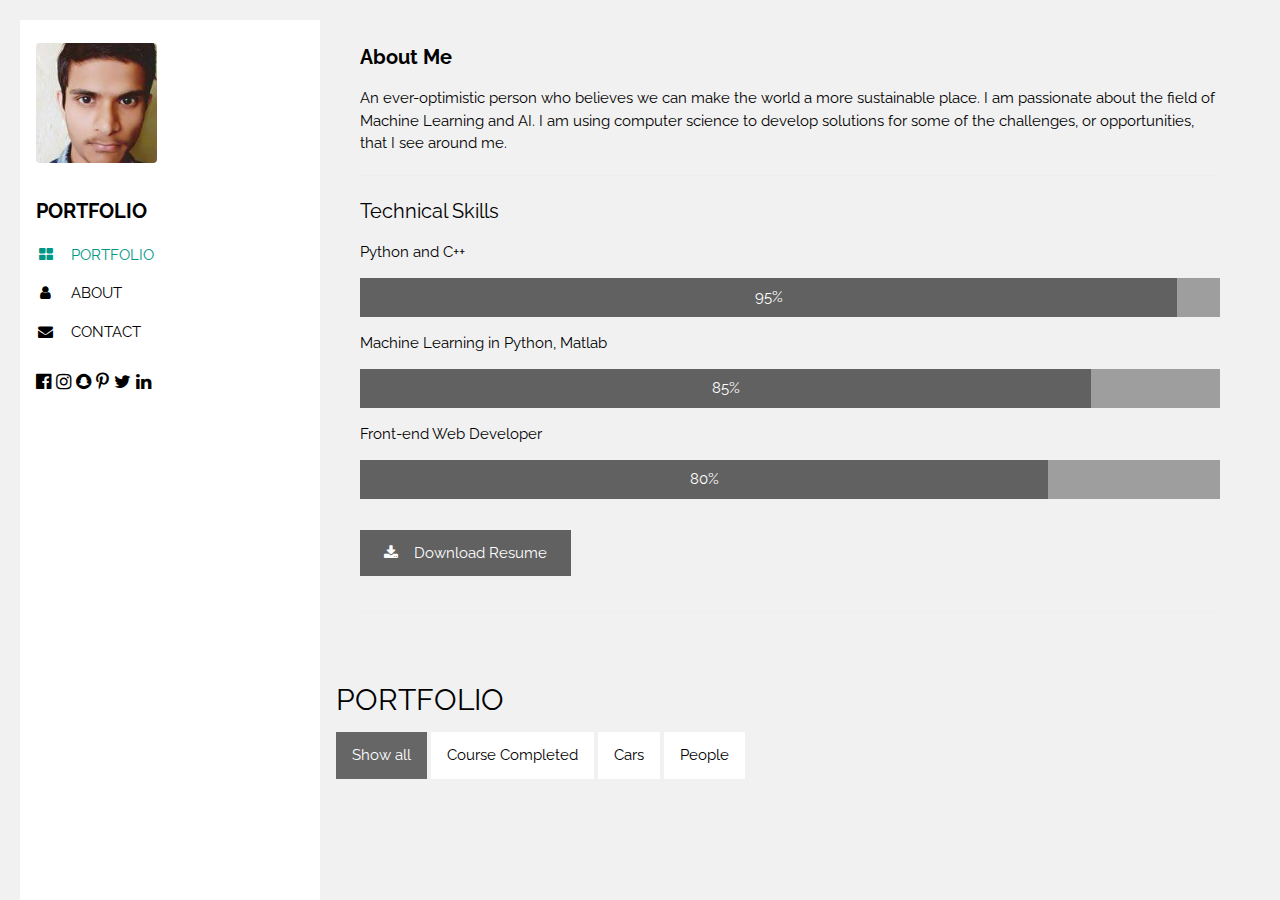
==== index.html @ 4fefc69f "w" ====
<!DOCTYPE html>
<html>
<title>SATYAM MISHRA</title>
<meta charset="UTF-8">
<meta name="viewport" content="width=device-width, initial-scale=1">
<link rel="stylesheet" href="https://www.w3schools.com/w3css/4/w3.css">
<link rel="stylesheet" href="https://fonts.googleapis.com/css?family=Raleway">
<link rel="stylesheet" href="https://cdnjs.cloudflare.com/ajax/libs/font-awesome/4.7.0/css/font-awesome.min.css">




<!---->
<link rel="stylesheet" type="text/css" href="port.css">
<script type="text/javascript">
  filterSelection("all") // Execute the function and show all columns
function filterSelection(c) {
  var x, i;
  x = document.getElementsByClassName("column");
  if (c == "all") c = "";
  // Add the "show" class (display:block) to the filtered elements, and remove the "show" class from the elements that are not selected
  for (i = 0; i < x.length; i++) {
    w3RemoveClass(x[i], "show");
    if (x[i].className.indexOf(c) > -1) w3AddClass(x[i], "show");
  }
}

// Show filtered elements
function w3AddClass(element, name) {
  var i, arr1, arr2;
  arr1 = element.className.split(" ");
  arr2 = name.split(" ");
  for (i = 0; i < arr2.length; i++) {
    if (arr1.indexOf(arr2[i]) == -1) {
      element.className += " " + arr2[i];
    }
  }
}

// Hide elements that are not selected
function w3RemoveClass(element, name) {
  var i, arr1, arr2;
  arr1 = element.className.split(" ");
  arr2 = name.split(" ");
  for (i = 0; i < arr2.length; i++) {
    while (arr1.indexOf(arr2[i]) > -1) {
      arr1.splice(arr1.indexOf(arr2[i]), 1); 
    }
  }
  element.className = arr1.join(" ");
}

// Add active class to the current button (highlight it)
var btnContainer = document.getElementById("myBtnContainer");
var btns = btnContainer.getElementsByClassName("btn");
for (var i = 0; i < btns.length; i++) {
  btns[i].addEventListener("click", function(){
    var current = document.getElementsByClassName("active");
    current[0].className = current[0].className.replace(" active", "");
    this.className += " active";
  });
}
</script>
<!---->
<style>
body,h1,h2,h3,h4,h5,h6 {font-family: "Raleway", sans-serif}
</style>
<body class="w3-light-grey w3-content" style="max-width:1600px">
   

<!-- Sidebar/menu -->
<nav class="w3-sidebar w3-collapse w3-white w3-animate-left" style="z-index:3;width:300px;" id="mySidebar"><br>
  <div class="w3-container">
    <a href="#" onclick="w3_close()" class="w3-hide-large w3-right w3-jumbo w3-padding w3-hover-grey" title="close menu">
      <i class="fa fa-remove"></i>
    </a>
    <img src="SAT.jpg" style="width:45%;" class="w3-round"><br><br>
    <h4><b>PORTFOLIO</b></h4>
  </div>
  <div class="w3-bar-block">
    <a href="#portfolio" onclick="w3_close()" class="w3-bar-item w3-button w3-padding w3-text-teal"><i class="fa fa-th-large fa-fw w3-margin-right"></i>PORTFOLIO</a> 
    <a href="#about" onclick="w3_close()" class="w3-bar-item w3-button w3-padding"><i class="fa fa-user fa-fw w3-margin-right"></i>ABOUT</a> 
    <a href="#contact" onclick="w3_close()" class="w3-bar-item w3-button w3-padding"><i class="fa fa-envelope fa-fw w3-margin-right"></i>CONTACT</a>
  </div>
  <div class="w3-panel w3-large">
    <i class="fa fa-facebook-official w3-hover-opacity"></i>
    <i class="fa fa-instagram w3-hover-opacity"></i>
    <i class="fa fa-snapchat w3-hover-opacity"></i>
    <i class="fa fa-pinterest-p w3-hover-opacity"></i>
    <i class="fa fa-twitter w3-hover-opacity"></i>
    <i class="fa fa-linkedin w3-hover-opacity"></i>
  </div>
</nav>

<!-- Overlay effect when opening sidebar on small screens -->
<div class="w3-overlay w3-hide-large w3-animate-opacity" onclick="w3_close()" style="cursor:pointer" title="close side menu" id="myOverlay"></div>

<!-- !PAGE CONTENT! -->
<div class="w3-main" style="margin-left:300px">

  <!-- Header -->
  <header id="portfolio">
    <a href="#"><img src="SAT.jpg" style="width:65px;" class="w3-circle w3-right w3-margin w3-hide-large w3-hover-opacity"></a>
    <span class="w3-button w3-hide-large w3-xxlarge w3-hover-text-grey" onclick="w3_open()"><i class="fa fa-bars"></i></span>
    <div class="w3-container">
    
  

  

  <div class="w3-container w3-padding-large" style="margin-bottom:32px">
    <h4><b>About Me</b></h4>
    <p>An ever-optimistic person who believes we can make the world a more sustainable place. I am passionate about the field of Machine Learning and AI. I am using computer science to develop solutions for some of the challenges, or opportunities, that I see around me.</p>
    <hr>
    
    <h4>Technical Skills</h4>
    <!-- Progress bars / Skills -->
    <p>Python and C++</p>
    <div class="w3-grey">
      <div class="w3-container w3-dark-grey w3-padding w3-center" style="width:95%">95%</div>
    </div>
    <p>Machine Learning in Python, Matlab</p>
    <div class="w3-grey">
      <div class="w3-container w3-dark-grey w3-padding w3-center" style="width:85%">85%</div>
    </div>
    <p>Front-end Web Developer</p>
    <div class="w3-grey">
      <div class="w3-container w3-dark-grey w3-padding w3-center" style="width:80%">80%</div>
    </div>
    <p>
      <button class="w3-button w3-dark-grey w3-padding-large w3-margin-top w3-margin-bottom">
        <i class="fa fa-download w3-margin-right"></i>Download Resume
      </button>
    </p>
    <hr>
  

   
  
  
</div>
 <h2>PORTFOLIO</h2>
<div id="myBtnContainer">
  <button class="btn active" onclick="filterSelection('all')"> Show all</button>
  <button class="btn" onclick="filterSelection('nature')">Course Completed</button>
  <button class="btn" onclick="filterSelection('cars')"> Cars</button>
  <button class="btn" onclick="filterSelection('people')"> People</button>
</div>

<!-- Portfolio Gallery Grid -->
<div class="row">
  <div class="column nature">
    <div class="content">
      <img src="https://d3njjcbhbojbot.cloudfront.net/api/utilities/v1/imageproxy/https://coursera.s3.amazonaws.com/topics/ml/large-icon.png?auto=format%2Ccompress&dpr=1" alt="Mountains" style="width:100%">
      <h4>Machine Learning - STANFORD UNIVERSITY</h4>
      <p>Lorem ipsum dolor..</p>
    </div>
  </div>
  <div class="column nature">
    <div class="content">
      <img src="https://www.edx.org/sites/default/files/course/image/promoted/mitx_6.00.1.x_378x225.jpg" alt="Lights" style="width:100%">
      <h4>Lights</h4>
      <p>Lorem ipsum dolor..</p>
    </div>
  </div>
  <div class="column nature">
    <div class="content">
      <img src="http://cse.iitkgp.ac.in/conf/HWCPRG/images/iitlogo.png" alt="Nature" style="width:100%">
      <h4>Forest</h4>
      <p>Lorem ipsum dolor..</p>
    </div>
  </div>

  <div class="column cars">
    <div class="content">
      <img src="/w3images/cars1.jpg" alt="Car" style="width:100%">
      <h4>Retro</h4>
      <p>Lorem ipsum dolor..</p>
    </div>
  </div>
  <div class="column cars">
    <div class="content">
      <img src="/w3images/cars2.jpg" alt="Car" style="width:100%">
      <h4>Fast</h4>
      <p>Lorem ipsum dolor..</p>
    </div>
  </div>
  <div class="column cars">
    <div class="content">
      <img src="/w3images/cars3.jpg" alt="Car" style="width:100%">
      <h4>Classic</h4>
      <p>Lorem ipsum dolor..</p>
    </div>
  </div>

  <div class="column people">
    <div class="content">
      <img src="/w3images/people1.jpg" alt="People" style="width:100%">
      <h4>Girl</h4>
      <p>Lorem ipsum dolor..</p>
    </div>
  </div>
  <div class="column people">
    <div class="content">
      <img src="/w3images/people2.jpg" alt="People" style="width:100%">
      <h4>Man</h4>
      <p>Lorem ipsum dolor..</p>
    </div>
  </div>
  <div class="column people">
    <div class="content">
      <img src="/w3images/people3.jpg" alt="People" style="width:100%">
      <h4>Woman</h4>
      <p>Lorem ipsum dolor..</p>
    </div>
  </div>
<!-- END GRID -->
<script>
// Script to open and close sidebar
function w3_open() {
    document.getElementById("mySidebar").style.display = "block";
    document.getElementById("myOverlay").style.display = "block";
}
 
function w3_close() {
    document.getElementById("mySidebar").style.display = "none";
    document.getElementById("myOverlay").style.display = "none";
}
</script>

</body>
</html>
---- port.css ----
{
    box-sizing: border-box;
}

body {
    background-color: #f1f1f1;
    padding: 20px;
    font-family: Arial;
}

/* Center website */
.main {
    max-width: 1000px;
    margin: auto;
}

h1 {
    font-size: 50px;
    word-break: break-all;
}

.row {
    margin: 8px -16px;
}

/* Add padding BETWEEN each column (if you want) */
.row,
.row > .column {
    padding: 8px;
}

/* Create three equal columns that floats next to each other */
.column {
    float: left;
    width: 33.33%;
    display: none; /* Hide columns by default */
}

/* Clear floats after rows */ 
.row:after {
    content: "";
    display: table;
    clear: both;
}

/* Content */
.content {
    background-color: white;
    padding: 10px;
}

/* The "show" class is added to the filtered elements */
.show {
    display: block;
}

/* Style the buttons */
.btn {
  border: none;
  outline: none;
  padding: 12px 16px;
  background-color: white;
  cursor: pointer;
}

/* Add a grey background color on mouse-over */
.btn:hover {
  background-color: #ddd;
}

/* Add a dark background color to the active button */
.btn.active {
  background-color: #666;
   color: white;
}
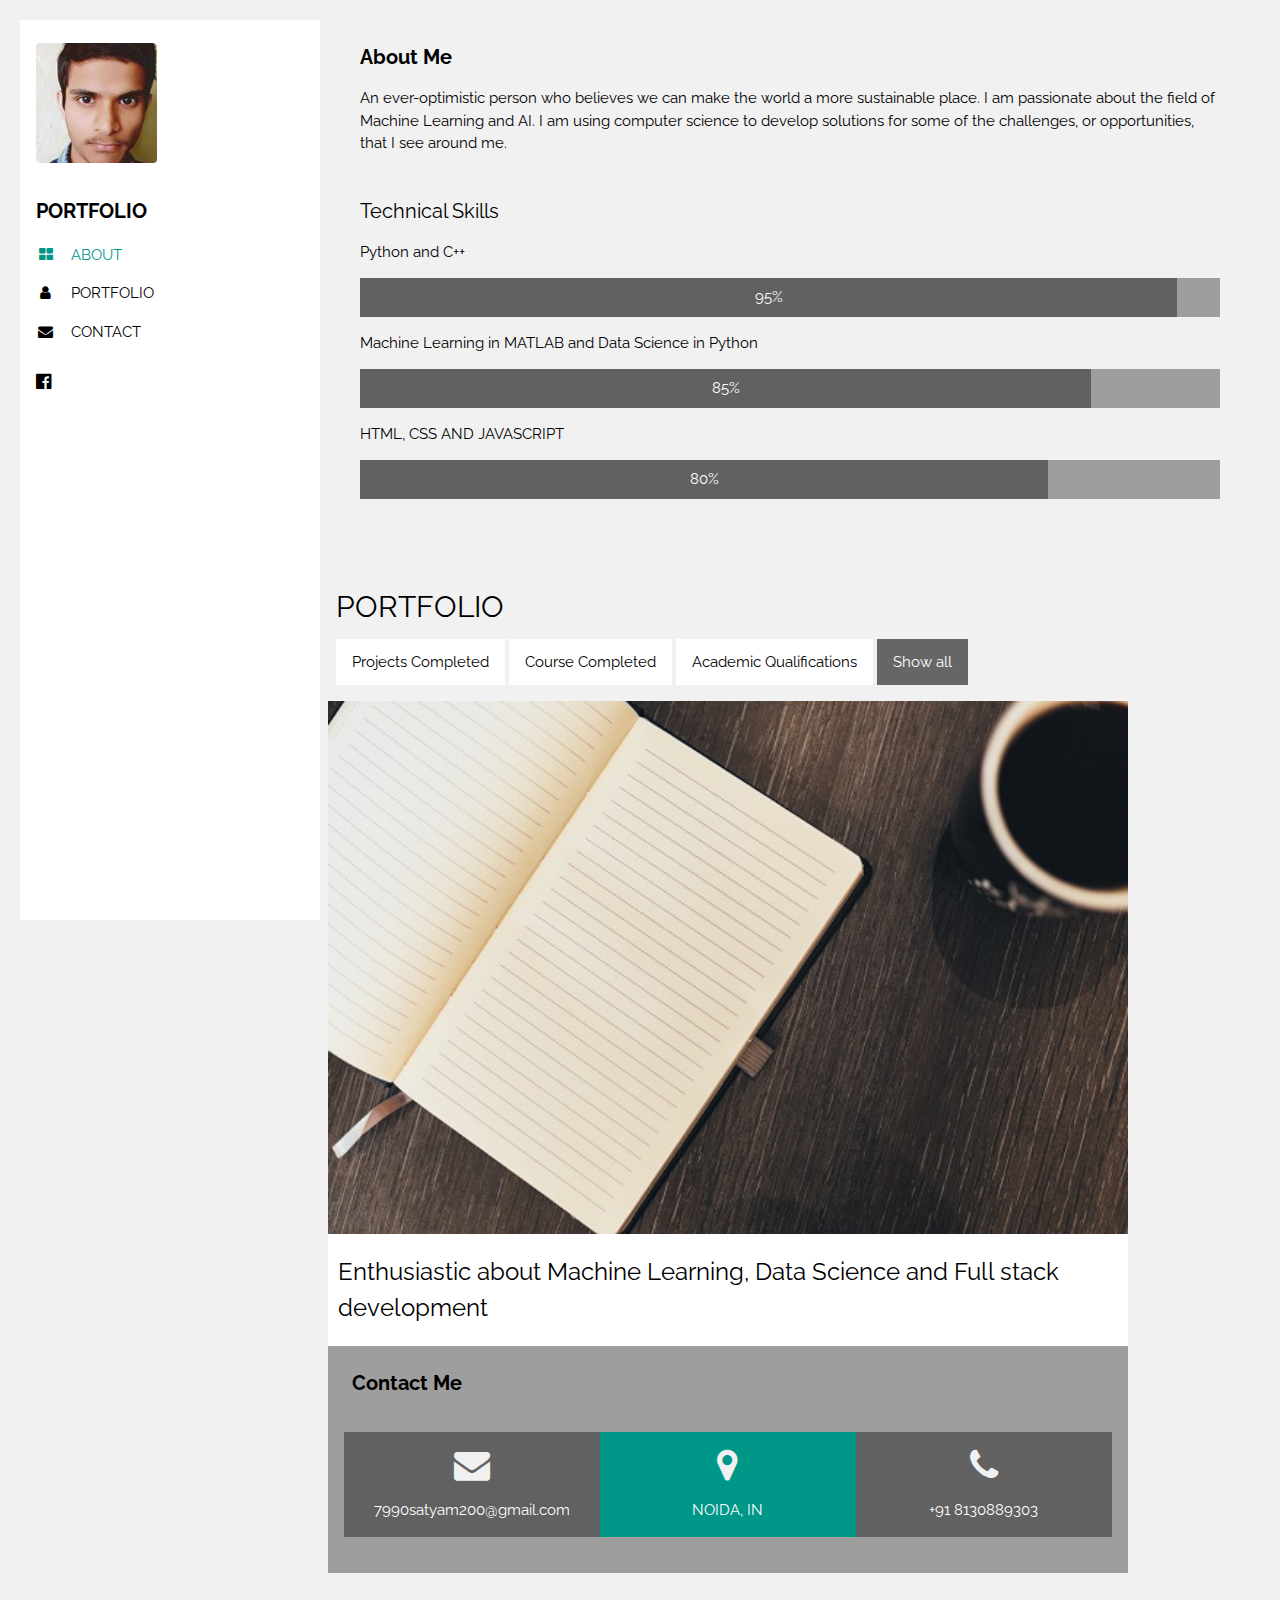
==== commit ec47d58f: "my" ====
--- a/index.html
+++ b/index.html
@@ -12,6 +12,8 @@
 
 <!---->
 <link rel="stylesheet" type="text/css" href="port.css">
+<link rel="stylesheet" type="text/css" href="srd.css">
+
 <script type="text/javascript">
   filterSelection("all") // Execute the function and show all columns
 function filterSelection(c) {
@@ -75,20 +77,17 @@
       <i class="fa fa-remove"></i>
     </a>
     <img src="SAT.jpg" style="width:45%;" class="w3-round"><br><br>
-    <h4><b>PORTFOLIO</b></h4>
+    <h4><b href="#port">PORTFOLIO</b></h4>
   </div>
   <div class="w3-bar-block">
-    <a href="#portfolio" onclick="w3_close()" class="w3-bar-item w3-button w3-padding w3-text-teal"><i class="fa fa-th-large fa-fw w3-margin-right"></i>PORTFOLIO</a> 
-    <a href="#about" onclick="w3_close()" class="w3-bar-item w3-button w3-padding"><i class="fa fa-user fa-fw w3-margin-right"></i>ABOUT</a> 
+    <a href="#portfolio" onclick="w3_close()" class="w3-bar-item w3-button w3-padding w3-text-teal"><i class="fa fa-th-large fa-fw w3-margin-right"></i>ABOUT</a> 
+    <a href="#about" onclick="w3_close()" class="w3-bar-item w3-button w3-padding"><i class="fa fa-user fa-fw w3-margin-right"></i>PORTFOLIO</a> 
     <a href="#contact" onclick="w3_close()" class="w3-bar-item w3-button w3-padding"><i class="fa fa-envelope fa-fw w3-margin-right"></i>CONTACT</a>
   </div>
   <div class="w3-panel w3-large">
-    <i class="fa fa-facebook-official w3-hover-opacity"></i>
-    <i class="fa fa-instagram w3-hover-opacity"></i>
-    <i class="fa fa-snapchat w3-hover-opacity"></i>
-    <i class="fa fa-pinterest-p w3-hover-opacity"></i>
-    <i class="fa fa-twitter w3-hover-opacity"></i>
-    <i class="fa fa-linkedin w3-hover-opacity"></i>
+    <a href="https://www.facebook.com/satyam.mishra.9212" target="_blank" ><i class="fa fa-facebook-official w3-hover-opacity"></i></a>
+  <!-- !PAGE CONTENT!
+  <i class="fa fa-linkedin w3-hover-opacity"></i> -->
   </div>
 </nav>
 
@@ -119,19 +118,15 @@
     <div class="w3-grey">
       <div class="w3-container w3-dark-grey w3-padding w3-center" style="width:95%">95%</div>
     </div>
-    <p>Machine Learning in Python, Matlab</p>
+    <p>Machine Learning in MATLAB and Data Science in Python</p>
     <div class="w3-grey">
       <div class="w3-container w3-dark-grey w3-padding w3-center" style="width:85%">85%</div>
     </div>
-    <p>Front-end Web Developer</p>
+    <p>HTML, CSS AND JAVASCRIPT </p>
     <div class="w3-grey">
       <div class="w3-container w3-dark-grey w3-padding w3-center" style="width:80%">80%</div>
     </div>
-    <p>
-      <button class="w3-button w3-dark-grey w3-padding-large w3-margin-top w3-margin-bottom">
-        <i class="fa fa-download w3-margin-right"></i>Download Resume
-      </button>
-    </p>
+    
     <hr>
   
 
@@ -139,81 +134,155 @@
   
   
 </div>
- <h2>PORTFOLIO</h2>
+ <h2 id="about">PORTFOLIO</h2>
 <div id="myBtnContainer">
+  
+  <button class="btn" onclick="filterSelection('nature')">Projects Completed</button>
+  <button class="btn" onclick="filterSelection('cars')"> Course Completed</button>
+  <button class="btn" onclick="filterSelection('people')"> Academic Qualifications</button>
   <button class="btn active" onclick="filterSelection('all')"> Show all</button>
-  <button class="btn" onclick="filterSelection('nature')">Course Completed</button>
-  <button class="btn" onclick="filterSelection('cars')"> Cars</button>
-  <button class="btn" onclick="filterSelection('people')"> People</button>
 </div>
 
 <!-- Portfolio Gallery Grid -->
 <div class="row">
   <div class="column nature">
     <div class="content">
-      <img src="https://d3njjcbhbojbot.cloudfront.net/api/utilities/v1/imageproxy/https://coursera.s3.amazonaws.com/topics/ml/large-icon.png?auto=format%2Ccompress&dpr=1" alt="Mountains" style="width:100%">
-      <h4>Machine Learning - STANFORD UNIVERSITY</h4>
-      <p>Lorem ipsum dolor..</p>
+      <img src="3.png" style="width:100%; height: 50%; ">
+      <h4>Handwritten digit Recognition
+</h4>
+      <p> Implemented hand written digit classifier using M.L.  algorithms. Neural Networks, Logistic Regression and Backpropagation each separately on MNIST  handwritten digit dataset.
+</p>
     </div>
   </div>
   <div class="column nature">
     <div class="content">
-      <img src="https://www.edx.org/sites/default/files/course/image/promoted/mitx_6.00.1.x_378x225.jpg" alt="Lights" style="width:100%">
-      <h4>Lights</h4>
-      <p>Lorem ipsum dolor..</p>
-    </div>
-  </div>
+      <img src="2.png" alt="Lights" style="width:100%">
+      <h4>Email Spam Classifier
+</h4>
+      <p>Email Spam classifier can classify email into spam and non-spam using SVMs algorithm and 
+Spam ASSAIN Public corpus Dataset
+</p>
+    </div>
+  </div>
+<div class="column nature">
+    <div class="content">
+      <img src="ext.png" alt="Lights" style="width:100%">
+      <h4>Data Explorer with Python Libraries
+</h4>
+      <p>Data Explorer program can extract, clean, modify,  visualize raw large dataset available on the network.
+
+</p>
+    </div>
+  </div>
+
+<div class="column nature">
+    <div class="content">
+      <img src="http://webstyleguide.com/wsg2/site/graphics/3.19.gif" alt="Lights" style="width:100%">
+      <h4>News Site using Python Beautiful Soup and ML Clustering 
+</h4>
+      <p>News Site program surf  through selected websites using BS and  according to few sets of keywords and Clustering algorithm it cluster links and texts accordingly and then result is deployed on GitHub pages.
+
+</p>
+    </div>
+  </div>
+
+  
   <div class="column nature">
     <div class="content">
-      <img src="http://cse.iitkgp.ac.in/conf/HWCPRG/images/iitlogo.png" alt="Nature" style="width:100%">
-      <h4>Forest</h4>
-      <p>Lorem ipsum dolor..</p>
-    </div>
-  </div>
-
-  <div class="column cars">
-    <div class="content">
-      <img src="/w3images/cars1.jpg" alt="Car" style="width:100%">
-      <h4>Retro</h4>
-      <p>Lorem ipsum dolor..</p>
-    </div>
-  </div>
-  <div class="column cars">
-    <div class="content">
-      <img src="/w3images/cars2.jpg" alt="Car" style="width:100%">
-      <h4>Fast</h4>
-      <p>Lorem ipsum dolor..</p>
-    </div>
-  </div>
-  <div class="column cars">
-    <div class="content">
-      <img src="/w3images/cars3.jpg" alt="Car" style="width:100%">
-      <h4>Classic</h4>
-      <p>Lorem ipsum dolor..</p>
+      <img src="hang.png" alt="Nature" style="width:100%">
+      <h4> Computer vs Human Hangman Game in python.
+</h4>
+      <p>In Hangman Game 1, the Computer Selects a word at random from approx. 5K words and then Human guesses one character at time and according to availability human  is awarded.
+        <br>
+In Hangman Game 2, the Computer Selects a random alphabets and then Human guesses valid words from those random alphabets and according to availability human  is awarded.
+ 
+</p>
+    </div>
+  </div>
+
+<div class="column nature">
+    <div class="content">
+      <img src="predictor.png" alt="Lights" style="width:100%">
+      <h4> Linear Predictor using Regression
+</h4>
+      <p>Linear predictor  can predict  (based on data) things like:
+ 1.  The amount  of water flowing out of dam using  the change of water level in reservoir.<br>
+  1.  Profit for food truck in restaurant franchise considering different cities for opening a new outlet.
+
+</p>
+    </div>
+  </div>
+
+
+
+
+
+
+
+
+  <div class="column cars">
+    <div class="content">
+      <img src="https://d3njjcbhbojbot.cloudfront.net/api/utilities/v1/imageproxy/https://coursera.s3.amazonaws.com/topics/ml/large-icon.png" alt="Car" style="width:100%">
+      <h4>Machine Learning 
+</h4>
+      <p> Stanford University via Coursera</p>
+    </div>
+  </div>
+  <div class="column cars">
+    <div class="content">
+      <img src="https://upload.wikimedia.org/wikipedia/commons/thumb/1/18/ISO_C%2B%2B_Logo.svg/1200px-ISO_C%2B%2B_Logo.svg.png" alt="Car" style="width:50%; height:50%;">
+      <h4>Programming in C++ 
+ 
+</h4>
+      <p> IIT KGP via NPTEL</p>
+    </div>
+  </div>
+  <div class="column cars">
+    <div class="content">
+      <img src="https://www.edx.org/sites/default/files/course/image/promoted/mitx_6.00.1.x_378x225.jpg" alt="Car" style="width:100% ">
+      <h4>Intro. to CS and Programming Using Python 
+</h4>
+      <p>MIT via EDX</p>
+    </div>
+  </div>
+  <div class="column cars">
+    <div class="content">
+      <img src="ht.png" alt="Car" style="width:100%">
+      <h4>HTML, CSS and JAVASCRIPT for Web Developers 
+</h4>
+      <p>JHU via Coursera</p>
+    </div>
+  </div>
+
+  <div class="column cars">
+    <div class="content">
+      <img src="p.png" alt="Car" style="width:80%; height: 80%">
+      <h4>Using Python to Access Web Data 
+ 
+</h4>
+      <p>Michigan University via Coursera</p>
+    </div>
+  </div>
+
+  <div class="column cars">
+    <div class="content">
+      <img src="https://www.roke.co.uk/~/media/Images/C/Chemring-Roke/content-images/Data%20Science%202%20420x250.png?h=250&la=en&w=420" alt="Car" style="width:100%">
+      <h4>Data scientist track with python
+
+</h4>
+      <p>DATACAMP</p>
     </div>
   </div>
 
   <div class="column people">
     <div class="content">
-      <img src="/w3images/people1.jpg" alt="People" style="width:100%">
-      <h4>Girl</h4>
-      <p>Lorem ipsum dolor..</p>
-    </div>
-  </div>
-  <div class="column people">
-    <div class="content">
-      <img src="/w3images/people2.jpg" alt="People" style="width:100%">
-      <h4>Man</h4>
-      <p>Lorem ipsum dolor..</p>
-    </div>
-  </div>
-  <div class="column people">
-    <div class="content">
-      <img src="/w3images/people3.jpg" alt="People" style="width:100%">
-      <h4>Woman</h4>
-      <p>Lorem ipsum dolor..</p>
-    </div>
-  </div>
+      <img src="https://www.ccsf.edu/content/ccsf/en/educational-programs/school-and-departments/school-of-science-and-mathematics/computer-science/_jcr_content/flath-department/image/file.res/flath-department.gif" alt="People" style="width:100%">
+      <h4>BCA-2nd year</h4>
+      <p>Bachelor of Computer Applications </p>
+    </div>
+  </div>
+  
+  
 <!-- END GRID -->
 <script>
 // Script to open and close sidebar
@@ -228,5 +297,31 @@
 }
 </script>
 
+
+<div class="container">
+  <img src="notebook.jpg" alt="Notebook" style="width:100%;">
+  <div class="content">
+    <h3>Enthusiastic about Machine Learning, Data Science and Full stack development</h3>
+  </div>
+
+
+<div class="w3-container w3-padding-large w3-grey">
+    <h4 id="contact"><b>Contact Me</b></h4>
+    <div class="w3-row-padding w3-center w3-padding-24" style="margin:0 -16px">
+      <div class="w3-third w3-dark-grey">
+        <p><i class="fa fa-envelope w3-xxlarge w3-text-light-grey"></i></p>
+        <p>7990satyam200@gmail.com</p>
+      </div>
+      <div class="w3-third w3-teal">
+        <p><i class="fa fa-map-marker w3-xxlarge w3-text-light-grey"></i></p>
+        <p>NOIDA, IN</p>
+      </div>
+      <div class="w3-third w3-dark-grey">
+        <p><i class="fa fa-phone w3-xxlarge w3-text-light-grey"></i></p>
+        <p>+91 8130889303</p>
+      </div>
+    </div>
+    
+  </div>
 </body>
 </html>
--- a/srd.css
+++ b/srd.css
@@ -0,0 +1,6 @@
+.container {
+    position: relative; 
+    max-width: 800px; /* Maximum width */
+    margin: 10 auto; /* Center it */
+}
+
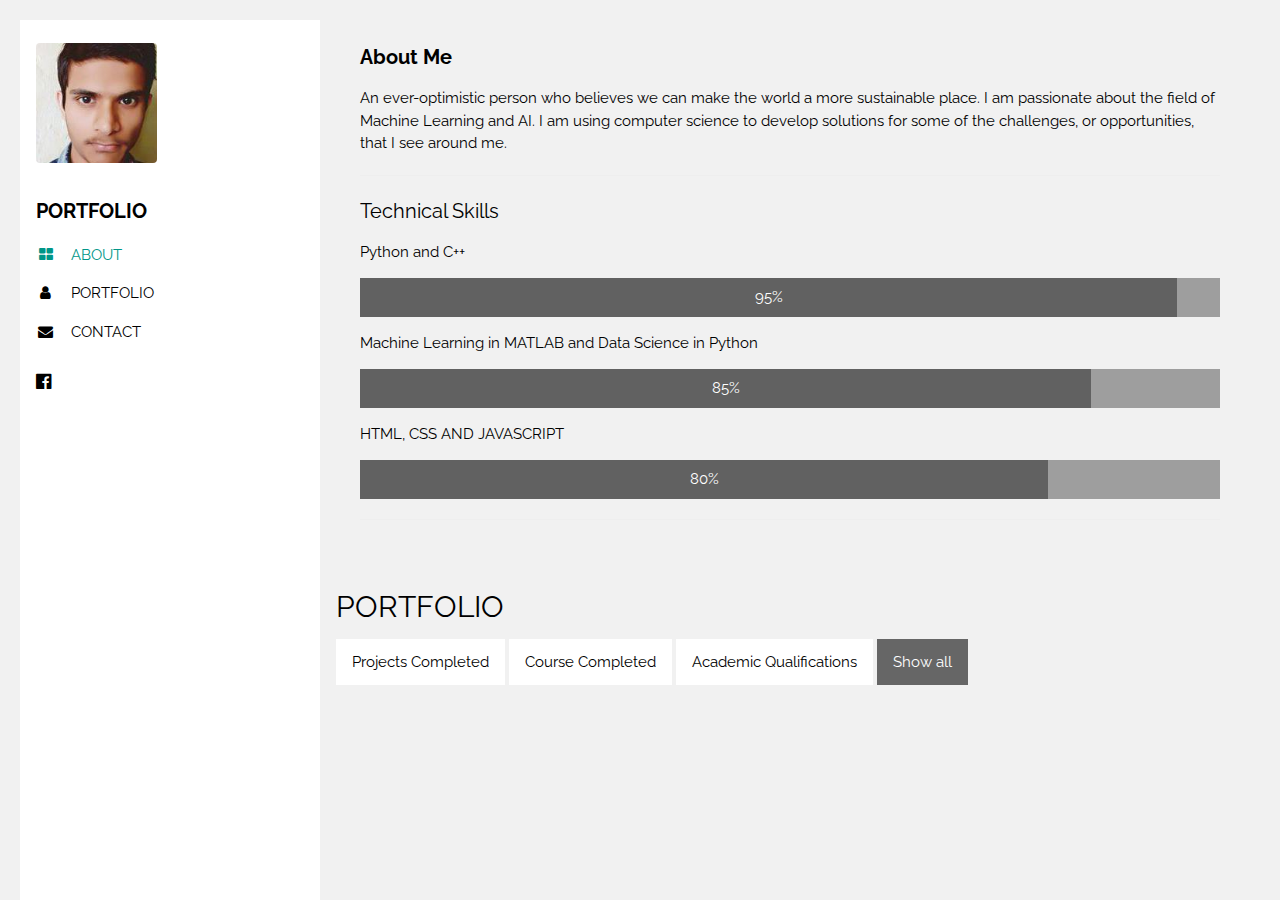
==== commit 1bbef110: "q" ====
--- a/index.html
+++ b/index.html
@@ -1,6 +1,8 @@
 <!DOCTYPE html>
 <html>
-<title>SATYAM MISHRA</title>
+<title >SATYAM MISHRA</title>
+<link rel="icon" href="SAT.png" type="image/png">
+
 <meta charset="UTF-8">
 <meta name="viewport" content="width=device-width, initial-scale=1">
 <link rel="stylesheet" href="https://www.w3schools.com/w3css/4/w3.css">
@@ -153,6 +155,20 @@
       <p> Implemented hand written digit classifier using M.L.  algorithms. Neural Networks, Logistic Regression and Backpropagation each separately on MNIST  handwritten digit dataset.
 </p>
     </div>
+
+<div class="row">
+  <div class="column nature">
+    <div class="content">
+      <img src="3.png" style="width:100%; height: 50%; ">
+      <h4>Analyzing the Disturbance storm time (Dst) index and generating some useful insights
+
+</h4>
+      <p> This program provides interactive real-time visualizations of Dst
+index over years, months and units in the web browser.
+</p>
+    </div>
+
+
   </div>
   <div class="column nature">
     <div class="content">
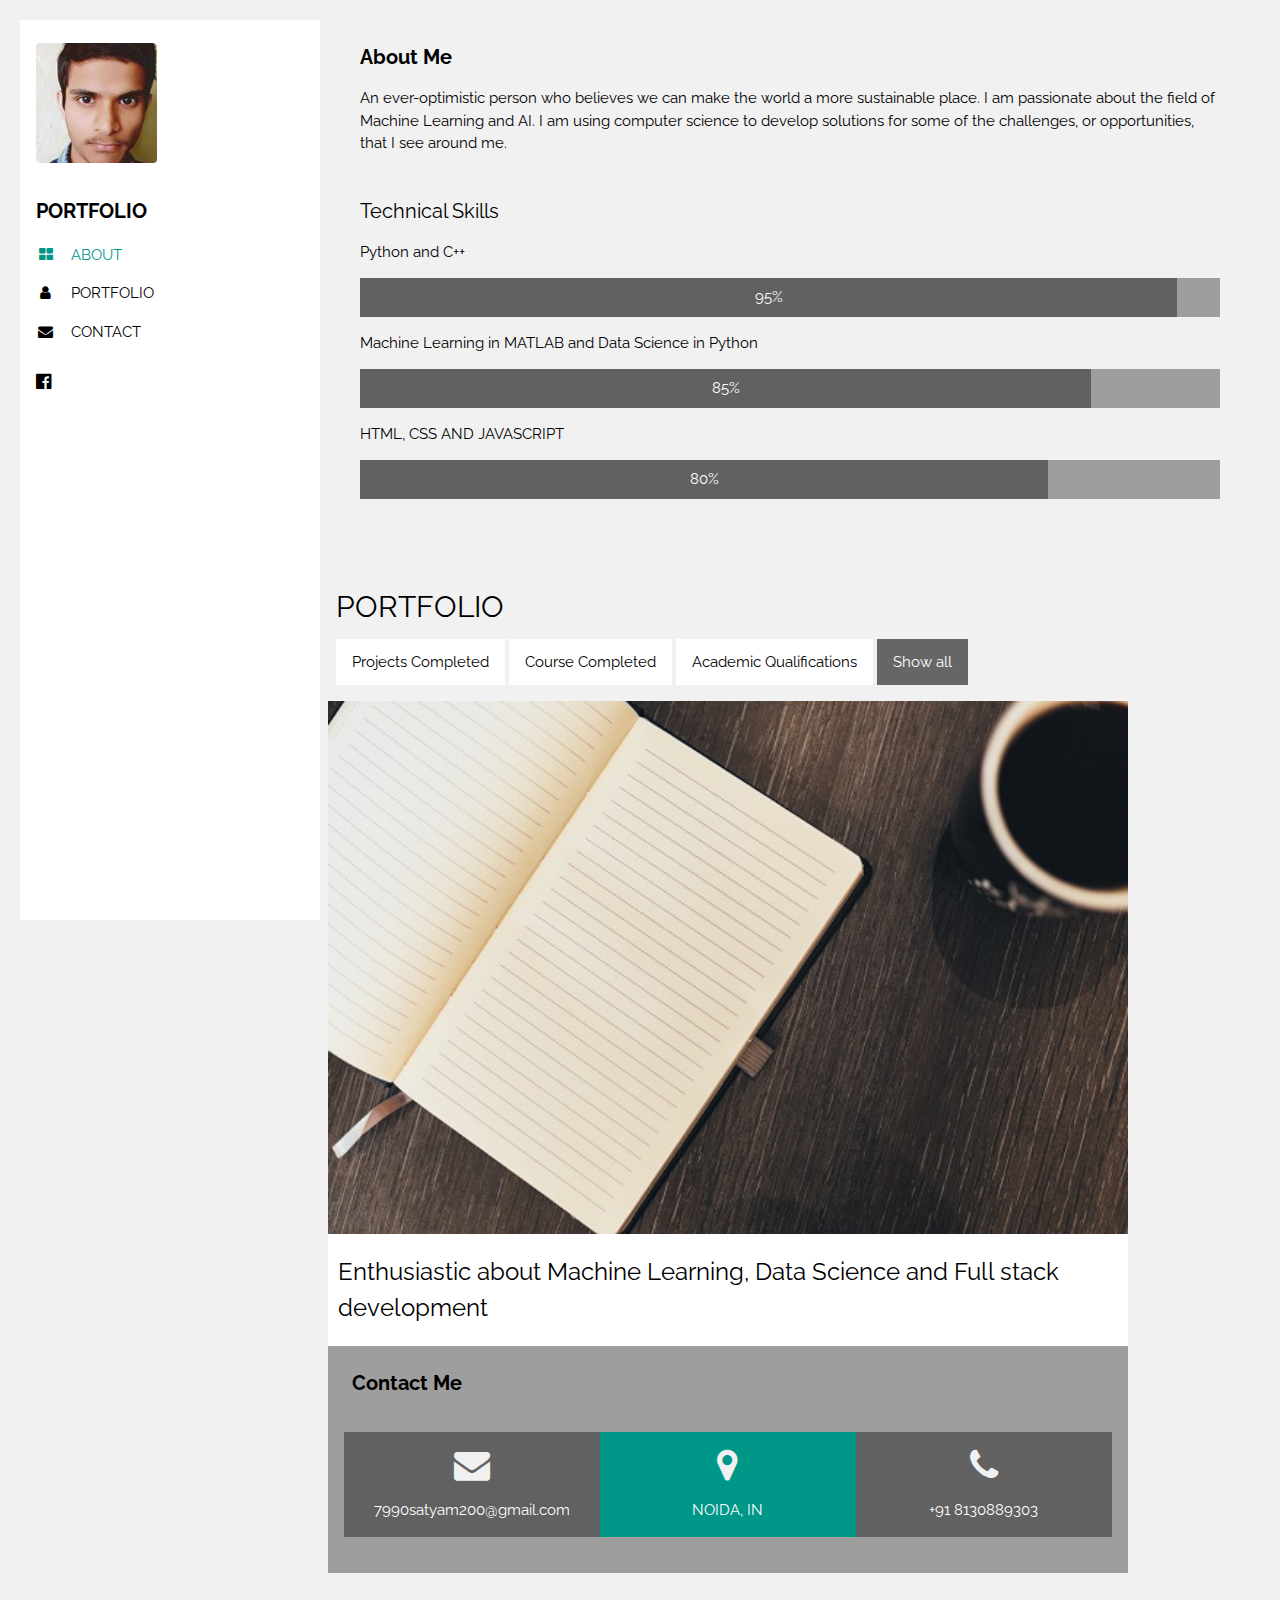
==== commit d9fd7455: "Revert "q"" ====
--- a/index.html
+++ b/index.html
@@ -1,8 +1,6 @@
 <!DOCTYPE html>
 <html>
-<title >SATYAM MISHRA</title>
-<link rel="icon" href="SAT.png" type="image/png">
-
+<title>SATYAM MISHRA</title>
 <meta charset="UTF-8">
 <meta name="viewport" content="width=device-width, initial-scale=1">
 <link rel="stylesheet" href="https://www.w3schools.com/w3css/4/w3.css">
@@ -155,20 +153,6 @@
       <p> Implemented hand written digit classifier using M.L.  algorithms. Neural Networks, Logistic Regression and Backpropagation each separately on MNIST  handwritten digit dataset.
 </p>
     </div>
-
-<div class="row">
-  <div class="column nature">
-    <div class="content">
-      <img src="3.png" style="width:100%; height: 50%; ">
-      <h4>Analyzing the Disturbance storm time (Dst) index and generating some useful insights
-
-</h4>
-      <p> This program provides interactive real-time visualizations of Dst
-index over years, months and units in the web browser.
-</p>
-    </div>
-
-
   </div>
   <div class="column nature">
     <div class="content">
